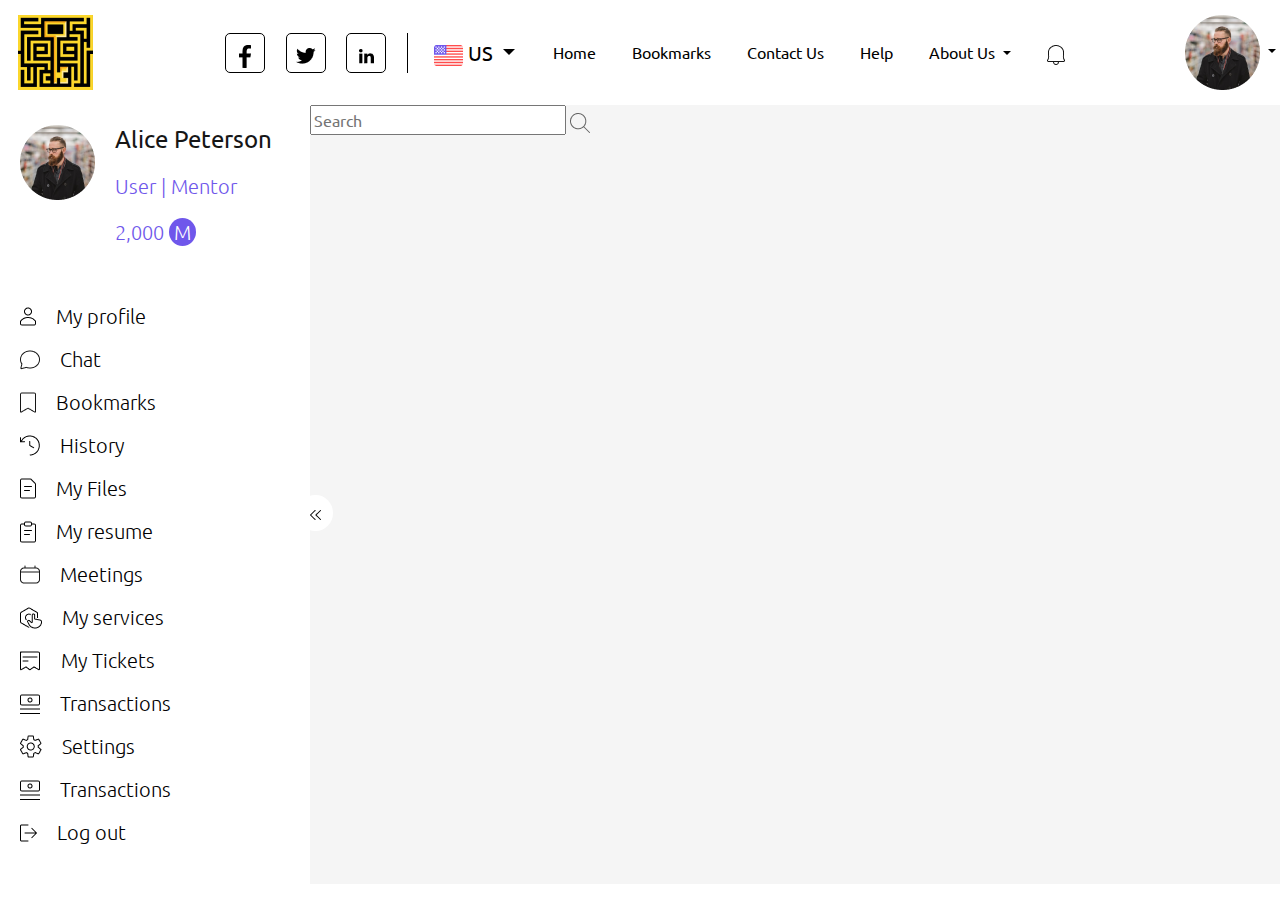
==== chat.html @ f99ab1c0 "awais" ====
<!DOCTYPE html>
<html lang="en">
<head>
    <meta charset="UTF-8">
    <meta http-equiv="X-UA-Compatible" content="IE=edge">
    <meta name="viewport" content="width=device-width, initial-scale=1.0">
    <title>Dashboard</title>

    <!-- google font link  -->
    <link rel="preconnect" href="https://fonts.googleapis.com">
<link rel="preconnect" href="https://fonts.gstatic.com" crossorigin>
<link href="https://fonts.googleapis.com/css2?family=Ubuntu:wght@400;500;700&display=swap" rel="stylesheet">

    <!-- google font link  -->
    <link rel="stylesheet" href="./css/bootstrap.min.css">
    <link rel="stylesheet" href="./css/style.css">
</head>
<body>

<!-- navbar start  -->
  
<div class="top_bar">
    <div class="container-fluid">
        <div class="row align-items-center">
            <div class="col-xl-2 col-lg-2 col-md-2 col-sm-2 col-4">
                <a href="" class="logo">
                <img src="./images/logo.png" alt="logo">
            </a>
            </div>
            <div class="col-xl-3 col-lg-5 col-md-5 col-4 col-sm-4">
                <div class="social">
                    <a href="" class="icon d-none d-md-block">
                        <img src="./images/fb.png" alt="">
                    </a>
                    <a href="" class="icon d-none d-md-block">
                        <img src="./images/skype.png" alt="">
                    </a>
                    <a href="" class="icon d-none d-md-block">
                        <img src="./images/link.png" alt="">
                    </a>
                    
                        <img src="./images/line.png" alt="" class=" d-none d-md-block">
                   
                    <div class="btn-group">
                        <button type="button" class="dropdown-toggle flag_drop_down" data-bs-toggle="dropdown" aria-expanded="false">
                          <img src="./images/US.png" alt="">  US
                        </button>
                        <ul class="dropdown-menu">
                          <li><a class="dropdown-item" href="#">  <img src="./images/US.png" alt="">  US</a></li>
                          <li><a class="dropdown-item" href="#">  <img src="./images/US.png" alt="">  US</a></li>
                          <li><a class="dropdown-item" href="#">  <img src="./images/US.png" alt="">  US</a></li>
                          
                        </ul>
                </div>
            </div>
        </div>


        <div class="col-md-6  d-none d-xl-block">
          
            <nav class="navbar navbar-expand-lg navbar-light ">
                
                    <ul class="navbar-nav me-auto mb-2 mb-lg-0 w-100">
                      
                      <li class="nav-item">
                        <a class="nav-link active" aria-current="page" href="#">Home</a>
                      </li>
                      
                      <li class="nav-item">
                        <a class="nav-link" href="#">Bookmarks</a>
                      </li>
                      </li>
                      
                      <li class="nav-item">
                        <a class="nav-link" href="#">Contact Us</a>
                      </li>
                      
                      <li class="nav-item">
                        <a class="nav-link" href="#">Help</a>
                      </li>

                      <li class="nav-item dropdown">
                        <a class="nav-link dropdown-toggle" href="#" id="navbarDropdown" role="button" data-bs-toggle="dropdown" aria-expanded="false">
                       About Us
                        </a>
                        <ul class="dropdown-menu" aria-labelledby="navbarDropdown">
                          <li><a class="dropdown-item" href="#">Action</a></li>
                          <li><a class="dropdown-item" href="#">Another action</a></li>
                          <li><hr class="dropdown-divider"></li>
                          <li><a class="dropdown-item" href="#">Something else here</a></li>
                        </ul>
                      </li>
                   
                      <li class="nav-item dropdown bell_drop_down">
                        <a class="nav-link dropdown-toggle" href="#" id="navbarDropdown" role="button" data-bs-toggle="dropdown" aria-expanded="false">
                     <img src="./images/notifications.png" alt="">
                             
                        </a>
                        <ul class="dropdown-menu" aria-labelledby="navbarDropdown">

                          <li> 
                            
                            <div class="left_notification"> 
                                <img src="./images/online.png" alt=""> 
                                 <p>1m ago </p>      
                            </div>   
                               <div class="content">
                                <p>
                                    Congratulations! You have received an order.
                                </p>
                               </div>                        
                        </li>

                          <li> 
                            
                            <div class="left_notification"> 
                                <img src="./images/online.png" alt=""> 
                                 <p>1m ago </p>      
                            </div>   
                               <div class="content">
                                <p>
                                    User <a href=""> Michael </a> sent you a message. Answer it soon
                                </p>
                               </div>                        
                        </li>

                          <li> 
                            
                            <div class="left_notification"> 
                                <img src="./images/online.png" alt=""> 
                                 <p>1m ago </p>      
                            </div>   
                               <div class="content">
                                <p>
                                    Congratulations! You have received an order.
                                </p>
                               </div>                        
                        </li>

                            <!-- see more button  start -->
                            <li class="see_more_btn">
                                <a href="">See more</a>
                            </li>
    
                            <!-- see more btn end -->

                        </ul>
                      </li>

                          
                  

                    </ul>
                  
                 
              </nav>
        </div>


        <div class="col-xl-1 col-md-3 d-md-block d-none">
            <div class="dropdown">
                <a class="dropdown-toggle" href="#" role="button" id="dropdownMenuLink" data-bs-toggle="dropdown" aria-expanded="false">
                 <img src="./images/photo.png" alt="">
                </a>
              
                <ul class="dropdown-menu user_dropdown" aria-labelledby="dropdownMenuLink">
        
                 <li class="d-flex align-items-center user_edit">
                     <p class="mb-0">Alice Peterson</p> 
                    <a href="#" class="ml-2"><img src="./images/edit.png" alt=""></a>
                </li>
                  <li class="user_name"><a href="#">User | Mentor</a></li>



                  <li class="bottom_li"><a href="#">Settings</a></li>
                  <li class="bottom_li"><a href="#">Log out</a></li>

                <li class="switcher">
                      <div class="switcher_container">
                       <a href="" class="sun active"> <img src="./images/sun.png" alt="" > </a>
                       <a href="" class="moon"> <img src="./images/moon.png" alt="" > </a>
                      </div>
                </li>

                </ul>
              </div>
        </div>



          <!-- menu on mobile  start -->

        <div class="col-md-2 col-4 col-sm-6 col-4 d-block d-xl-none mobile_div">  

          <!-- notification in mobile  -->
          <div class="mobile_right d-flex align-items-center justify-content-end">
         

          <ul class="navbar-nav ml-auto mb-lg-0">
            <li class="nav-item dropdown bell_drop_down">
                <a class="nav-link dropdown-toggle p-0" href="#" id="navbarDropdown" role="button" data-bs-toggle="dropdown" aria-expanded="false">
             <img src="./images/notifications.png" alt="">
                     
                </a>
                <ul class="dropdown-menu" aria-labelledby="navbarDropdown">

                  <li> 
                    
                    <div class="left_notification"> 
                        <img src="./images/online.png" alt=""> 
                         <p>1m ago </p>      
                    </div>   
                       <div class="content">
                        <p>
                            Congratulations! You have received an order.
                        </p>
                       </div>                        
                </li>

                  <li> 
                    
                    <div class="left_notification"> 
                        <img src="./images/online.png" alt=""> 
                         <p>1m ago </p>      
                    </div>   
                       <div class="content">
                        <p>
                            User <a href=""> Michael </a> sent you a message. Answer it soon
                        </p>
                       </div>                        
                </li>

                  <li> 
                    
                    <div class="left_notification"> 
                        <img src="./images/online.png" alt=""> 
                         <p>1m ago </p>      
                    </div>   
                       <div class="content">
                        <p>
                            Congratulations! You have received an order.
                        </p>
                       </div>                        
                </li>

                    <!-- see more button  start -->
                    <li class="see_more_btn">
                        <a href="">See more</a>
                    </li>

                    <!-- see more btn end -->

                </ul>
              </li>


            </ul>

<!-- notification in mobile  end-->

          <button id="mobile_menu">
            <img src="./images/menu.png" alt=""></a>
        </button>

           
    </div>
                <ul class="mobile_ul hide">
                    <li><a href="">Home</a></li>
                    <li><a href="">Bookmarks</a></li>
                    <li><a href="">Contacts</a></li>
                    <li><a href=""> Help</a></li>
                    <li><a href="">About Us</a></li>
                    <li><a href="">Log in</a></li>
                    <li><a href="">Sign Up</a></li>

                </ul>

        </div>
         <!-- menu mobile end  -->

    </div>
</div>

</div>
<!-- navbar end -->


<!--   sidebar topbar for mobile dashboard  end--> 
  
<div class="top_bar mobile_dashboard_top">
  <div class="container-fluid">
      <div class="row align-items-center">
          <div class="col-xl-2 col-lg-2 col-md-2 col-sm-2 col-4">
              <a href="" class="logo">
              <img src="./images/logo.png" alt="logo">
          </a>
          </div>
          <div class="col-xl-3 col-lg-5 col-md-5 col-4 col-sm-4">
              <div class="social">
                  <div class="btn-group">
                      <button type="button" class="dropdown-toggle flag_drop_down" data-bs-toggle="dropdown" aria-expanded="false">
                        <img src="./images/US.png" alt="">  US
                      </button>
                      <ul class="dropdown-menu">
                        <li><a class="dropdown-item" href="#">  <img src="./images/US.png" alt="">  US</a></li>
                        <li><a class="dropdown-item" href="#">  <img src="./images/US.png" alt="">  US</a></li>
                        <li><a class="dropdown-item" href="#">  <img src="./images/US.png" alt="">  US</a></li>
                        
                      </ul>
              </div>
          </div>
      </div>


     





        <!-- menu on mobile  start -->

      <div class="col-md-2 col-4 col-sm-6 col-4 d-block d-xl-none mobile_div">  

        <!-- notification in mobile  -->
        <div class="mobile_right d-flex align-items-center justify-content-end">
       

        <ul class="navbar-nav ml-auto mb-lg-0">
          <li class="nav-item dropdown bell_drop_down">
              <a class="nav-link dropdown-toggle p-0" href="#" id="navbarDropdown" role="button" data-bs-toggle="dropdown" aria-expanded="false">
           <img src="./images/notifications.png" alt="">
                   
              </a>
              <ul class="dropdown-menu" aria-labelledby="navbarDropdown">

                <li> 
                  
                  <div class="left_notification"> 
                      <img src="./images/online.png" alt=""> 
                       <p>1m ago </p>      
                  </div>   
                     <div class="content">
                      <p>
                          Congratulations! You have received an order.
                      </p>
                     </div>                        
              </li>

                <li> 
                  
                  <div class="left_notification"> 
                      <img src="./images/online.png" alt=""> 
                       <p>1m ago </p>      
                  </div>   
                     <div class="content">
                      <p>
                          User <a href=""> Michael </a> sent you a message. Answer it soon
                      </p>
                     </div>                        
              </li>

                <li> 
                  
                  <div class="left_notification"> 
                      <img src="./images/online.png" alt=""> 
                       <p>1m ago </p>      
                  </div>   
                     <div class="content">
                      <p>
                          Congratulations! You have received an order.
                      </p>
                     </div>                        
              </li>

                  <!-- see more button  start -->
                  <li class="see_more_btn">
                      <a href="">See more</a>
                  </li>

                  <!-- see more btn end -->

              </ul>
            </li>


          </ul>

<!-- notification in mobile  end-->

        <button id="mobile_menu" class="small_collaapse">
          <img src="./images/menu.png" alt=""></a>
      </button>

         
  </div>
              <ul class="mobile_ul hide">
                  <li><a href="">Home</a></li>
                  <li><a href="">Bookmarks</a></li>
                  <li><a href="">Contacts</a></li>
                  <li><a href=""> Help</a></li>
                  <li><a href="">About Us</a></li>
                  <li><a href="">Log in</a></li>
                  <li><a href="">Sign Up</a></li>

              </ul>

      </div>
       <!-- menu mobile end  -->

  </div>
</div>

</div>
<!--   sidebar topbar for mobile dashboard  end--> 








  <aside class="sidebar">
    <div class="wrapper">
        
            

        <nav id="sidebar">

       
          <button type="button" class="d-none d-md-block" id="sidebarCollapse">
            <img src="./images/icon.png" alt="" >
          </button>

            <div class="sidebar-header d-flex">
                <div class="user_img">
                    <img src="./images/photo.png" alt="">
                </div>
             
              <div class="user_content d-flex flex-column">
                <p class="m-0">Alice Peterson</p>
                <a href="">User | Mentor</a>
                <a href="">2,000 <span class="badge_m"> M</span> </a>
              </div> 
            </div>


            <!-- menu section start  -->
            <ul class="sidebar_ul">
                <li> <img src="./images/user.png" alt=""> <a href="#">My profile</a> </li>
                <li> <img src="./images/chat.png" alt=""> <a href="#">Chat</a> </li>
                <li> <img src="./images/Bookmarks.png" alt=""> <a href="#">Bookmarks</a> </li>
                <li> <img src="./images/history.png" alt=""> <a href="#">History</a> </li>
                <li> <img src="./images/file.png" alt=""> <a href="#">My Files</a> </li>
                <li> <img src="./images/resume.png" alt=""> <a href="#">My resume</a> </li>
                <li> <img src="./images/meeting.png" alt=""> <a href="#">Meetings</a> </li>
                <li> <img src="./images/services.png" alt=""> <a href="#">My services</a> </li>
                <li> <img src="./images/ticket.png" alt=""> <a href="#">My Tickets</a> </li>
                <li> <img src="./images/payment.png" alt=""> <a href="#">Transactions</a> </li>
                <li> <img src="./images/setting.png" alt=""> <a href="#">Settings</a> </li>
                <li> <img src="./images/payment.png" alt=""> <a href="#">Transactions</a> </li>
                <li> <img src="./images/logout.png" alt=""> <a href="#">Log out</a> </li>
            </ul>
            <!-- menu section elnd  -->

             



            
        </nav>

        <!-- Page Content  -->
        <div id="content" class="pt-0">

           <div class="container ">
            <div class="row">
                <div class="col-md-12 ">
                
                    <div class="row">
                        <div class="col-md-4 p-0">
                         <div class="sidebar_content">
                          <div class="chat_header">
                            <div class="search">
                              <input type="text"  placeholder="Search">
                              <img src="./images/search.png" alt="">
                            </div>
                        </div>
                         </div>   

                           
                        </div>
                    </div>

                </div>
            </div>
           </div>
           
        </div>

        <!-- page content end -->
  </aside> 





  <script src="https://code.jquery.com/jquery-3.5.1.min.js"></script>

    <script src="./js/bootstrap.bundle.min.js"></script>

    <script>

$(document).ready(function () {

             $("#mobile_menu").on("click",function(){

                if($(".mobile_ul").hasClass("show")){
                    $(this).closest(".mobile_div").find(".mobile_ul").removeClass("show")
                $(this).closest(".mobile_div").find(".mobile_ul").addClass("hide")
                }else{
                 $(this).closest(".mobile_div").find(".mobile_ul").removeClass("hide")
                $(this).closest(".mobile_div").find(".mobile_ul").addClass("show")
                }
               
               
                 

             })

            $('#sidebarCollapse').on('click', function () {
                $('#sidebar').toggleClass('active');
                $('#content').toggleClass('active');
            });

            $('.small_collaapse').on('click', function () {
                $('#sidebar').toggleClass('mobile-active');
                $('#content').toggleClass('mobile_content');
            });
        });


    $(document).ready(function(){
  $("#dropFiles").on('dragenter', function(ev) {
      // Entering drop area. Highlight area
      $("#dropFiles").addClass("highlightDropArea");
  });
  
  $("#dropFiles").on('dragleave', function(ev) {
    // Going out of drop area. Remove Highlight
    $("#dropFiles").removeClass("highlightDropArea");
  });
  
  $("#dropFiles").on('drop', function(ev) {
    // Dropping files
    ev.preventDefault();
    ev.stopPropagation();
    // Clear previous messages
    $("#messages").empty();
    if(ev.originalEvent.dataTransfer){
      if(ev.originalEvent.dataTransfer.files.length) {
        var droppedFiles = ev.originalEvent.dataTransfer.files;
        for(var i = 0; i < droppedFiles.length; i++)
        {
          console.log(droppedFiles[i]);
          $("#messages").append("<br /> <b>Dropped File </b>"+ droppedFiles[i].name);
          // Upload droppedFiles[i] to server
        }
      }
    }

    $("#dropFiles").removeClass("highlightDropArea");
    return false;
  });
  
  $("#dropFiles").on('dragover', function(ev) {
      ev.preventDefault();
  });
})
    </script>
</body>
</html>
---- css/style.css ----
*{
    box-sizing: border-box;
}

body{
    font-family: 'Ubuntu', sans-serif;
}
ul , ol{
    list-style: none;
    padding: 0;
    margin: 0;
}

a{
    text-decoration: none;
    color: #000000 !important;
}


/* ---------------------------------------------------
    TOPBAR STYLE
----------------------------------------------------- */



.top_bar{
    background: #FFFFFF;
    transition: all 0.5s;
    z-index: 997;
    background: #fff;
    box-shadow: 0 5px 5px -5px #333;
    padding-top: 15px;
    padding-bottom: 15px;
}

.top_bar .logo img {
    height: 75px;
    width: 75px;
    margin-left: 6px;
}
.top_bar .social {
    display: flex;
    justify-content: space-between;
}
.top_bar .social .icon {
    background-color: #fff;
    border: solid 1px #000;
    border-radius: 5px;
    display: block;
    height: 40px;
    width: 40px;
    text-align: center;
    line-height: 40px;

}
.top_bar .social .icon:hover {
    background-color: #FFCC4D;
}
.top_bar .flag_drop_down{
    background: transparent;
    border: none;
    outline: none;
    font-family: 'Ubuntu';
    font-style: normal;
    font-weight: 400;
    font-size: 20px;
    color: #000000;
}

.top_bar .navbar-nav .nav-item .nav-link{
    font-family: 'Ubuntu';
font-style: normal;
font-weight: 400;
font-size: 20px;
text-align: center;
color: #000000;
margin-right: 20px;

}
.top_bar .navbar-nav .nav-item .nav-link:hover{
color: #FFCC4D !important;
}



/* ---------------------------------------------------
   NOTIFICATION DROPDOWN STYLE
----------------------------------------------------- */

.bell_drop_down .dropdown-toggle::after {
  display: none;
}
 .bell_drop_down{
    position: relative;
}
 .bell_drop_down  .dropdown-menu[data-bs-popper] {
    position: absolute;
width: 310px;
    top: 77px;
    left: -279px;
    margin-top: 0.125rem;
    background: #ffffff !important;
    padding: 25px;
} 
.bell_drop_down  .dropdown-menu li{
    display: flex;
align-items: center;
margin-bottom: 20px;
}
 .bell_drop_down  .dropdown-menu .see_more_btn{
    display: flex;
      justify-content: center;
}
 .bell_drop_down  .dropdown-menu .see_more_btn a{
    font-family: 'Ubuntu';
font-style: normal;
font-weight: 400;
font-size: 16px;
line-height: 18px;
color: #6F57EB !important;
text-shadow: 0px 2px 8px rgba(111, 87, 235, 0.15);
}

.bell_drop_down  .dropdown-menu li .left_notification{
    width: 25%;
    text-align: center;
}
 .bell_drop_down  .dropdown-menu li .left_notification p{
font-family: 'Ubuntu';
font-style: normal;
font-weight: 400;
font-size: 10px;
line-height: 11px;
text-align: center;
color: #646464;
}
.bell_drop_down  .dropdown-menu li .content p{
    font-family: 'Ubuntu';
font-style: normal;
font-weight: 400;
font-size: 16px;
line-height: 18px;
color: #646464;
padding-left: 20px;
}
 .bell_drop_down  .dropdown-menu li .content p a{
    color: #6F57EB !important;
}
.top_bar .dropdown .user_dropdown{
background: #FFFFFF;
box-shadow: 0px 2px 8px rgba(111, 87, 235, 0.2);
position: absolute;
    inset: 0px auto auto 0px;
    margin: 0px;
    transform: translate(-117px, 91px) !important; 
    padding: 15px;
    min-width: 211px;
}
.top_bar .dropdown .user_dropdown .user_edit p{
font-family: 'Ubuntu';
font-style: normal;
font-weight: 400;
font-size: 20px;
line-height: 23px;
color: #000000;
}
.top_bar .dropdown .user_dropdown .user_edit a{
    margin-left: 15px !important;
}
.top_bar .dropdown .user_dropdown .user_name{
    margin-top: 10px;
}
.top_bar .dropdown .user_dropdown .user_name a{
font-family: 'Ubuntu';
font-style: normal;
font-weight: 300 !important;
font-size: 20px;
color: #6F57EB !important;
margin-top: 20px !important;
}
.top_bar .dropdown .user_dropdown .bottom_li{
    margin-top: 10px;
}
.top_bar .dropdown .user_dropdown .bottom_li a{
    font-family: 'Ubuntu';
font-style: normal;
font-weight: 300;
font-size: 20px;
line-height: 23px;
text-align: center;
color: #000000;
margin-top: 20px !important;
}

.switcher .switcher_container{
    background: #EDEDED;
border-radius: 20px;
width: 50%;
margin-top: 20px;
display: flex;
justify-content: space-around;
}

.switcher .switcher_container a{
    padding: 0px 15px;
}
.switcher .switcher_container .active{
    background-color: #fff;
  
    border-radius: 20px;
}





/* ---------------------------------------------------
Mobile Menu Style
----------------------------------------------------- */

#mobile_menu{
    background: transparent;
    outline: none;
    border: none;
}
 .mobile_div{
    position: relative;
 }

 .mobile_div .mobile_ul {
    position: absolute;
    top: 70px;
    right: 5px;
    background: #FFFFFF;
    padding: 30px;
    box-shadow: 0px 2px 8px rgba(111, 87, 235, 0.2);
    min-width: 300px;
    text-align: center;
    transition: 0.5s linear all;
    z-index: 9999;
   
 }
 .mobile_div .mobile_ul.hide{
    display: none;
 }
 .mobile_div .mobile_ul.show{
    display: block;
 }
 .mobile_div .mobile_ul li{
    margin-bottom: 15px;
 }
 .mobile_div .mobile_ul li a {
font-family: 'Ubuntu';
font-style: normal;
font-weight: 400;
font-size: 28px;
line-height: 32px;
text-align: center;
color: #646464 !important;
 }








/* ---------------------------------------------------
    SIDEBAR STYLE
----------------------------------------------------- */
.mobile_dashboard_top{
    display: none;
}

#sidebar {
    min-width: 310px;
    max-width: 310px;
    background: #fff;
    color: #000;
    transition: all 0.3s;
    /* padding: 10px 20px 20px 20px; */
}

.sidebar-header p{
    font-family: 'Ubuntu';
font-style: normal;
font-weight: 400;
font-size: 24px;
line-height: 28px;
color: #161616;
margin-bottom: 20px !important;
} 
.sidebar-header a{
    font-family: 'Ubuntu';
font-style: normal;
font-weight: 300;
font-size: 20px;
line-height: 130%;
color: #6F57EB !important;
margin-bottom: 20px;
} 

#sidebar{
    position: relative;
}
#sidebarCollapse{
    position: absolute;
    top: 0;
    left: 96%;
    top: 50%;
    background: transparent;
    border: none;
    outline: none;
    background-color: #fff;
    border-radius: 50%;
    padding: 6px 12px;
}


.sidebar .badge_m{
    background-color: #6F57EB;
    color: #fff !important;
    padding: 2px 5px;
    border-radius: 50%;
}

.sidebar-header .user_content {
    margin-left: 20px;
}

.sidebar{
    margin-top: 0px;
}

 .sidebar .navbar-btn {
    box-shadow: none;
    outline: none !important;
    border: none;
}

.sidebar .line {
    width: 100%;
    height: 1px;
    border-bottom: 1px dashed #ddd;
    margin: 40px 0;
}



.sidebar .wrapper {
    display: flex;
    width: 100%;
    align-items: stretch;
}


#sidebar.active {
    margin-left: -310px;
}

#sidebar .sidebar-header {
    padding: 20px;
    background: #fff;
}

.sidebar_ul {
    padding: 20px;
}

.sidebar_ul li{
    display: flex;
    align-items: center;
    margin-bottom: 20px;
}
.sidebar_ul li a{
font-family: 'Ubuntu';
font-style: normal;
font-weight: 300;
font-size: 20px;
line-height: 23px;
color: #000000;
margin-left: 20px;

}






#content{

    width: calc(100% -  310px);
    background: #F5F5F5;
    padding-top: 20px;
}
#content.active{
    width: 100%;
} 


.profile_page .header{
 padding: 10px;
background: #FFFFFF;
border-radius: 30px;
}

.profile_page .header .content{
    display: flex;
    justify-content: center;
    align-items: center;
}
.profile_page .header .content p{
    margin-bottom: 0px;
    margin-left: 25px;
}


/* file upload  start */

.file {
    position: relative;
    display: flex;
    justify-content: center;
    align-items: center;
}
.file > input[type='file'] {
    display: none;
}
.file > label {
    font-size: 1rem;
    font-weight: 300;
    cursor: pointer;
    outline: 0;
    user-select: none;
    background-color: #fff;
    color: #4a4a4a;
}



.profile_page .form_content{
    background: #FFFFFF;
    border-radius: 30px;
    padding: 30px 90px;
    margin-top: 15px;
}


/* global input field */
.input_field{
width: 100%;
border: none;
padding: 10px;
font-family: 'Ubuntu';
font-style: normal;
font-weight: 300;
font-size: 18px;
line-height: 25px;
color: #646464;
border-bottom: 1px solid #646464;
}

.radio_section{
    display: flex;
    justify-content: space-between;
    padding: 10px;
    color: #646464;
    border-bottom: 1px solid #646464;
    font-family: 'Ubuntu';
    font-style: normal;
    font-weight: 300;
    font-size: 18px;
    line-height: 25px;
    color: #646464;

}
.custom_textarea{
border: 1px solid #646464;
border-radius: 10px;
height: 120px;
margin-top: 30px;
font-family: 'Ubuntu';
font-style: normal;
font-weight: 300;
font-size: 18px;
line-height: 25px;
color: #646464;
}
.dropFiles {
    width: 100%;
    min-height: 51px; 
    height: 51px;
    font-family: 'Ubuntu';
    font-style: normal;
    font-weight: 400;
    font-size: 20px;
    line-height: 23px;
    color: #646464;
    background: #F3F3F3;
    border: 1px dashed #646464;
    border-radius: 10px;
    /* margin-top: 30px; */
    display: flex;
    justify-content: center;
    align-items: center;
    
  }
  

  .drop_file{
    margin-top: 30px;
  }
  .highlightDropArea {
    border: 5px #6F57EB  dashed;
  }
  .drop_input{
    width: calc(100% - 30px);
  }
  .pin_file{
    width: 30px;
  }

  .btn_cont button{
    background: none;
    border: none;
    outline: none;
    width: 196px;
    height: 48px;
    background: #FFCC4D;
    box-shadow: 0px 2px 8px rgba(111, 87, 235, 0.15);
    border-radius: 24px;
    font-family: 'Ubuntu';
    font-style: normal;
    font-weight: 400;
    font-size: 24px;
    line-height: 28px;
    color: #000000;
    margin-top: 30px;
  }




/* file upload  end*/



   /* User Profile Page style  start */

   .form_content{
    position: relative;
    margin-top: 50px;
   }
   .user_profile_image{
    position: absolute;
    left: 50%;
    transform: translateX(-50%);
    top: -30px;
   }
   .user_edit_img{    
       position: absolute;
       right: 30px;
       top: 30px;
   }
   .user_data{
    margin-top: 50px;
   }

   .user_data .left_data{
    display: flex;
    justify-content: space-between;
    align-items: center;
   }
   .user_data .left_data p{
    font-family: 'Ubuntu';
    font-style: normal;
    font-weight: 700;
    font-size: 24px;
    line-height: 28px;
    color: #000000;
    margin-bottom: 0px;

   }
   .user_data .left_data a{
    font-family: 'Ubuntu';
    font-style: normal;
    font-weight: 300;
    font-size: 20px;
    line-height: 130%;
    color: #6F57EB !important;
    margin-left: 20px;
    
   }
   .user_data .right_data{
    font-family: 'Ubuntu';
        font-style: normal;
        font-weight: 400;
        font-size: 20px;
        line-height: 23px;
        color: #000000;
   }
   .user_data .right_data button{
    width: 257px;
    height: 43px;
    background: #FFFFFF;
    box-shadow: 0px 2px 8px rgba(111, 87, 235, 0.15);
    border-radius: 24px;
    border: none;
    outline: none;
   }

  .user_number{
    margin-top: 50px;
  }
   .user_number p{
    margin-bottom: 0px;
    font-family: 'Ubuntu';
    font-style: normal;
    font-weight: 400;
    font-size: 24px;
    line-height: 28px;
    text-align: left;
    color: #000000;
    width: 30%;
   }

   .user_number span{
    font-family: 'Ubuntu';
    font-style: normal;
    font-weight: 300;
    font-size: 24px;
    line-height: 25px;
    color: #000000;
    margin-left: 20px;
   }
   .user_number a span{
    font-family: 'Ubuntu';
    font-style: normal;
    font-weight: 300;
    font-size: 24px;
    line-height: 25px;    
    color: #6F57EB;
    margin-left: 20px;
   }
 
   .user_number .left_data{
    width: 80%;
   }



   .user_about .about_heading {
    font-family: 'Ubuntu';
    font-style: normal;
    font-weight: 400;
    font-size: 24px;
    line-height: 28px;
    color: #000000;
    margin-top: 60px;
   }
   .user_about .text {
    font-family: 'Ubuntu';
    font-style: normal;
    font-weight: 300;
    font-size: 24px;
    line-height: 130%;
    color: #000000;
   }

   .user_card{
    margin-top: 30px;
   }

   .mentor_card .form_content {
    padding: 0px !important;
   }


   .mentor_card .mentor_header , .wrapper_mentor{

    padding: 30px 90px;
 

   /* User Profile Page style  end */

   }


/* ---------------------------------------------------
    Media Query 
----------------------------------------------------- */


/* ---------------------------------------------------
    Media Query  1300
----------------------------------------------------- */

@media(max-width:1350px){

    .top_bar .navbar-nav .nav-item .nav-link {
    font-size: 16px;
    }
}





@media(max-width:1200px){

    .bell_drop_down .dropdown-toggle::after {
  display: none;
}
 .bell_drop_down{
    position: relative;
}
 .bell_drop_down  .dropdown-menu {
    position: absolute !important;
    width: 280px !important;
    top: 38px !important;
    left: 0px !important;
    margin-top: 0.125rem !important;
    background: #ffffff !important;
    padding: 25px !important;
} 
.bell_drop_down  .dropdown-menu li{
    display: flex;
align-items: center;
margin-bottom: 20px;
}
 .bell_drop_down  .dropdown-menu .see_more_btn{
    display: flex;
      justify-content: center;
}
 .bell_drop_down  .dropdown-menu .see_more_btn a{
    font-family: 'Ubuntu';
font-style: normal;
font-weight: 400;
font-size: 16px;
line-height: 18px;
color: #6F57EB !important;
text-shadow: 0px 2px 8px rgba(111, 87, 235, 0.15);
}

.bell_drop_down  .dropdown-menu li .left_notification{
    width: 25%;
    text-align: center;
}
 .bell_drop_down  .dropdown-menu li .left_notification p{
font-family: 'Ubuntu';
font-style: normal;
font-weight: 400;
font-size: 10px;
line-height: 11px;
text-align: center;
color: #646464;
}
.bell_drop_down  .dropdown-menu li .content p{
    font-family: 'Ubuntu';
font-style: normal;
font-weight: 400;
font-size: 10px;
line-height: 18px;
color: #646464;
padding-left: 20px;
}
 .bell_drop_down  .dropdown-menu li .content p a{
    color: #6F57EB !important;
}
.top_bar .dropdown .user_dropdown{
background: #FFFFFF;
box-shadow: 0px 2px 8px rgba(111, 87, 235, 0.2);
position: absolute;
    inset: 0px auto auto 0px;
    margin: 0px;
    padding: 15px;
    min-width: 211px;
}

.user_data .left_data p{
    font-size: 18px;

}
.user_data .left_data a{
    font-size: 14px;
}

.user_data .right_data button {
    width: 182px;
    height: 43px;
    font-size: 18px;

}
.user_form_content{
    padding: 20px !important;
}
.user_number p , .user_number span , .user_number a span , .user_about .about_heading , .user_about .text{
    font-size: 18px;
}
}




@media (max-width: 768px) {
    #sidebar {
        margin-left: -310px;
    }
    #sidebar.active {
        margin-left: 0;
    }
    #sidebarCollapse span {
        display: none;
    }
    #content{
        width: 100%;
    }
    #sidebar.mobile-active {
        margin-left: 0;
        width: 100%;
        max-width: 100%;
    }



    .mobile_dashboard_top{
        margin-top: 30px;
        margin-bottom: 30px;
        display: block;
    }

    .mobile_content{
       display: none !important;
    }

    .profile_page .form_content{
        padding: 10px;
    }

    .input_field , .radio_section , .custom_textarea , .dropFiles , .profile_page .header .content p{
        font-size: 14px;

    }
    .profile_page .header .content p{
        margin-left: 10px;
    }
    .radio_section{
        flex-direction: column;
    }
    .drop_input{
        display: none;
    }
    .pin_file {
        width: 100%;
        width: 296px;
        height: 35px;
        background: #FFCC4D;
        border-radius: 10px;
    }
    .file .bottom_label{
        background: #FFCC4D; 
    }

    .user_data .user_detail{
        flex-direction: column;
    }
    .user_data .user_detail .right_data{
        margin-top: 20px;
    }


    .user_number p , .user_number span , .user_number a span , .user_about .about_heading , .user_about .text{
        font-size: 16px;
    }
    .user_number .left_data {
        width: 90%;
    }
    .user_form_content{
        padding: 10px !important;
    }
}
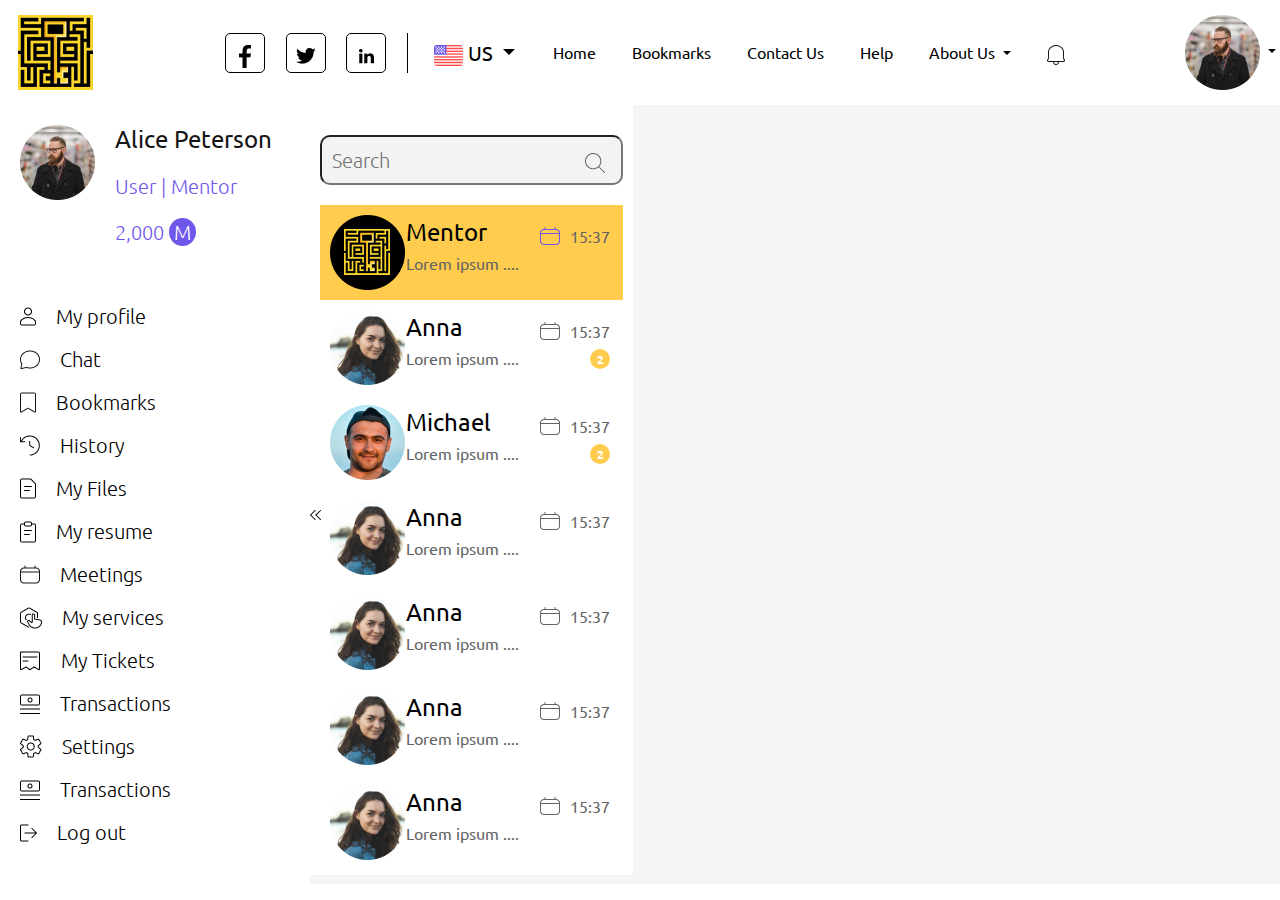
==== commit d497f704: "awais" ====
--- a/chat.html
+++ b/chat.html
@@ -480,18 +480,264 @@
                 <div class="col-md-12 ">
                 
                     <div class="row">
+
+                      <!-- chat side bar section start  -->
                         <div class="col-md-4 p-0">
                          <div class="sidebar_content">
                           <div class="chat_header">
-                            <div class="search">
-                              <input type="text"  placeholder="Search">
+                            <div class="search_chat">
+                              <input type="text"  placeholder="Search" class="search_input">
                               <img src="./images/search.png" alt="">
                             </div>
                         </div>
+
+               
+                        <!-- user show  start -->
+
+                        <ul class="chat_ul">
+                          <li class="active">
+                            <div class="user_chat_left">
+                              <img src="./images/chat/user_1.png" alt="">
+                            </div>
+
+                            <div class="user_chat_right">
+                              <div class="top">
+                                <div class="name">
+                                  <h5>Mentor</h5>
+                                </div>
+                                <div class="time">
+                                  <img src="./images/chat/calendar.png" alt="">
+                                  <p>15:37</p>
+                                </div>
+                            
+
+                              </div>
+
+                              <!-- message short  start -->
+                                <div class="message_short">
+                                  <p>Lorem ipsum ....</p>
+                                </div>
+                                <!-- message short  end-->
+
+                            </div>
+                          </li>
+
+                          <li>
+                            <div class="user_chat_left">
+                              <img src="./images/chat/user_2.png" alt="">
+                            </div>
+
+                            <div class="user_chat_right">
+                              <div class="top">
+                                <div class="name">
+                                  <h5>Anna</h5>
+                                </div>
+                                <div class="time">
+                                  <img src="./images/chat/calender_1.png" alt="">
+                                  <p>15:37</p>
+                                </div>
+                            
+
+                              </div>
+
+                              <!-- message short  start -->
+                                <div class="message_short">
+                                  <p>Lorem ipsum ....</p>
+                                  <div class="badge">
+                                    2
+                                  </div>
+                                </div>
+                                <!-- message short  end-->
+
+                            </div>
+                          </li>
+                          <li>
+                            <div class="user_chat_left">
+                              <img src="./images/chat/user_3.png" alt="">
+                            </div>
+
+                            <div class="user_chat_right">
+                              <div class="top">
+                                <div class="name">
+                                  <h5>Michael</h5>
+                                </div>
+                                <div class="time">
+                                  <img src="./images/chat/calender_1.png" alt="">
+                                  <p>15:37</p>
+                                </div>
+                            
+
+                              </div>
+
+                              <!-- message short  start -->
+                                <div class="message_short">
+                                  <p>Lorem ipsum ....</p>
+                                  <div class="badge">
+                                    2
+                                  </div>
+                                </div>
+                                <!-- message short  end-->
+
+                            </div>
+                          </li>
+
+                          <li>
+                            <div class="user_chat_left">
+                              <img src="./images/chat/user_2.png" alt="">
+                            </div>
+
+                            <div class="user_chat_right">
+                              <div class="top">
+                                <div class="name">
+                                  <h5>Anna</h5>
+                                </div>
+                                <div class="time">
+                                  <img src="./images/chat/calender_1.png" alt="">
+                                  <p>15:37</p>
+                                </div>
+                            
+
+                              </div>
+
+                              <!-- message short  start -->
+                                <div class="message_short">
+                                  <p>Lorem ipsum ....</p>
+                                </div>
+                                <!-- message short  end-->
+
+                            </div>
+                          </li>
+                          <li>
+                            <div class="user_chat_left">
+                              <img src="./images/chat/user_2.png" alt="">
+                            </div>
+
+                            <div class="user_chat_right">
+                              <div class="top">
+                                <div class="name">
+                                  <h5>Anna</h5>
+                                </div>
+                                <div class="time">
+                                  <img src="./images/chat/calender_1.png" alt="">
+                                  <p>15:37</p>
+                                </div>
+                            
+
+                              </div>
+
+                              <!-- message short  start -->
+                                <div class="message_short">
+                                  <p>Lorem ipsum ....</p>
+                                </div>
+                                <!-- message short  end-->
+
+                            </div>
+                          </li>
+                          <li>
+                            <div class="user_chat_left">
+                              <img src="./images/chat/user_2.png" alt="">
+                            </div>
+
+                            <div class="user_chat_right">
+                              <div class="top">
+                                <div class="name">
+                                  <h5>Anna</h5>
+                                </div>
+                                <div class="time">
+                                  <img src="./images/chat/calender_1.png" alt="">
+                                  <p>15:37</p>
+                                </div>
+                            
+
+                              </div>
+
+                              <!-- message short  start -->
+                                <div class="message_short">
+                                  <p>Lorem ipsum ....</p>
+                                </div>
+                                <!-- message short  end-->
+
+                            </div>
+                          </li>
+                          <li>
+                            <div class="user_chat_left">
+                              <img src="./images/chat/user_2.png" alt="">
+                            </div>
+
+                            <div class="user_chat_right">
+                              <div class="top">
+                                <div class="name">
+                                  <h5>Anna</h5>
+                                </div>
+                                <div class="time">
+                                  <img src="./images/chat/calender_1.png" alt="">
+                                  <p>15:37</p>
+                                </div>
+                            
+
+                              </div>
+
+                              <!-- message short  start -->
+                                <div class="message_short">
+                                  <p>Lorem ipsum ....</p>
+                                </div>
+                                <!-- message short  end-->
+
+                            </div>
+                          </li>
+                          <li>
+                            <div class="user_chat_left">
+                              <img src="./images/chat/user_2.png" alt="">
+                            </div>
+
+                            <div class="user_chat_right">
+                              <div class="top">
+                                <div class="name">
+                                  <h5>Anna</h5>
+                                </div>
+                                <div class="time">
+                                  <img src="./images/chat/calender_1.png" alt="">
+                                  <p>15:37</p>
+                                </div>
+                            
+
+                              </div>
+
+                              <!-- message short  start -->
+                                <div class="message_short">
+                                  <p>Lorem ipsum ....</p>
+                                </div>
+                                <!-- message short  end-->
+
+                            </div>
+                          </li>
+                        </ul>
+                        <!-- user show   end-->
+
+
                          </div>   
 
                            
                         </div>
+
+                        <!-- chat sidebar section end  -->
+
+
+                        <!-- chat section start  -->
+                           
+                        <div class="col-md-8">
+
+                          <div class="chat_header">
+
+                            
+                          </div>
+
+                        </div>
+
+
+                        <!-- chat section end -->
+
+
                     </div>
 
                 </div>
--- a/css/style.css
+++ b/css/style.css
@@ -545,6 +545,255 @@
 
 
 /* file upload  end*/
+/* waqar css start here */
+.bookmark-top{
+    margin-left: 35px;
+}
+.book-input{
+    position: relative;
+    width: 535px;
+    height: 50px;
+    margin-top: 30px;
+}
+.book-input img{
+    position: absolute;
+    right: 20px;
+    top: 17px;
+}
+.book-input input{
+   width: 100%;
+   height: 100%;
+    background: #FFFFFF;
+    box-shadow: 0px 2px 8px rgba(111, 87, 235, 0.15);
+    border-radius: 10px;
+    border: none;
+    outline: none;
+    padding: 10px 15px;
+}
+.pro-name h2{
+    font-family: 'Ubuntu';
+    font-style: normal;
+    font-weight: 400;
+    font-size: 40px;
+    color: #000000;
+    padding-top: 40px;
+    padding-bottom: 40px;
+}
+.bookmark-card-box{
+   
+    padding: 20px;
+    background-color: #fff;
+    border-radius: 10px;
+    position: relative;
+}
+.bookmmark-card-li{
+    padding-left: 15px;
+    padding-top: 15px;
+    width: calc(100% / 4);
+    margin-bottom: 45px;
+}
+.bookmark-card-ul{
+    margin-top: 35px;
+    display: flex;
+    flex-wrap: wrap;
+    margin-left: -15px;
+    margin-top: -15px;
+}
+.book-card-img{
+    display: flex;
+    justify-content: center;
+}
+.book-card-img img{
+    margin-top: -65px;
+}
+.bookmark-icon {
+    position: absolute;
+    right: 24px;
+    top: 30px;
+}
+/* Rating Star Widgets Style */
+.rating-stars ul {
+    list-style-type:none;
+    padding:0;
+    padding-top: 35px;
+  }
+  .rating-stars ul > li.star {
+    display:inline-block;
+    
+  }
+  
+  /* Idle State of the stars */
+  .rating-stars ul > li.star > i.fa {
+    font-size:1.5em; 
+    color:#ccc; 
+  }
+  
+  /* Hover state of the stars */
+  .rating-stars ul > li.star.hover > i.fa {
+    color:#FFCC4D;
+  }
+  
+  /* Selected state of the stars */
+  .rating-stars ul > li.star.selected > i.fa {
+    color:#FFCC4D;
+  }
+  .pbold{
+    font-family: 'Ubuntu';
+    font-style: normal;
+    font-weight: 700;
+    font-size: 24px;
+    line-height: 28px;
+    text-align: center;
+    color: #161616;
+    padding-top: 10px;
+  }
+  .plight{
+    font-family: 'Ubuntu';
+    font-style: normal;
+    font-weight: 300;
+    font-size: 20px;
+    line-height: 130%;
+    color: #646464;
+    text-align: center;
+    margin-bottom: 0;
+  }
+  .book-btn{
+    display: flex;
+    align-items: center;
+    justify-content: center;
+  }
+  .book-btn button{
+    width: 165px;
+    height: 38px;
+    background: #FFCC4D;
+    box-shadow: 0px 2px 8px rgba(111, 87, 235, 0.15);
+    border-radius: 24px;
+    outline: none;
+    border: none;
+    font-family: 'Ubuntu';
+    font-style: normal;
+    font-weight: 400;
+    font-size: 16px;
+    color: #000000;
+    margin-top: 27px;
+
+    border: 1.5px solid #FFCC4D;
+   
+  }
+  .swiper-wrapper{
+    margin-top: 60px;
+  }
+  .bookmark-wrapper .card{
+    border-radius: 10px;
+    border: none;
+  }
+  .check-btn {
+    display: flex;
+    align-items: center;
+    justify-content: center;
+    position: relative;
+}
+ .swiper-button-nexttt , .swiper-button-nextt {
+    width: 70px;
+    height: 70px;
+    display: flex;
+    align-items: center;
+    justify-content: center;
+    border-radius: 50%;
+ 
+    margin-top: 15px;
+    margin-bottom: 20px;
+    transition: all .5s ease-in-out;
+}
+ .swiper-button-previi , .swiper-button-previ {
+    width: 70px;
+    height: 70px;
+    display: flex;
+    align-items: center;
+    justify-content: center;
+    border-radius: 50%;
+    margin-top: 15px;
+    margin-bottom: 20px;
+    transition: all .5s ease-in-out;
+}
+.swiper-button-previi  i , .swiper-button-nexttt i , .check-btn .swiper-button-previ i , .swiper-button-nextt i {
+    font-size: 25px;
+}
+.text-left{
+    text-align: left;
+    font-size: 16px;
+}
+.name-details{
+    padding-left: 13px;
+}
+.name-details p{
+    font-family: 'Ubuntu';
+font-style: normal;
+font-weight: 400;
+font-size: 20px;
+line-height: 23px;
+color: #6F57EB;
+width: fit-content;
+}
+.name-details h6{
+    font-family: 'Ubuntu';
+font-style: normal;
+font-weight: 400;
+font-size: 17px;
+color: #000000;
+}
+.num{
+    position: relative;
+}
+.ser-pro{
+    padding-top: 22px;
+}
+.ser-pro-img{
+    width: 70px;
+    height: 70px;
+    border-radius: 50%;
+    object-fit: cover;
+}
+.num::after {
+    content: "M";
+    width: 20px;
+    height: 20px;
+    border-radius: 30px;
+    position: absolute;
+    right: -28px;
+    background-color: #6F57EB;
+    color: #fff;
+    display: flex;
+    align-items: center;
+    justify-content: center;
+    top: 3px;
+    font-size: 12px;
+    /* padding: 5px; */
+}
+.ser-name h2{
+    padding-top: 0px;
+    padding-bottom: 20px;
+}
+.bottom-wrapper{
+    margin-top: 0px;
+}
+.top-in {
+    margin-top: 30px;
+}
+.top-in  .book-input{
+    margin-top: 0px;
+}
+.top-in h2{
+    /* Desktop/h2 */
+
+font-family: 'Ubuntu';
+font-style: normal;
+font-weight: 400;
+font-size: 40px;
+line-height: 46px;
+color: #161616;
+}
+/* waqar css end here */
 
 
 
@@ -687,6 +936,128 @@
    /* User Profile Page style  end */
 
    }
+
+
+
+
+   /* chat csss style start */
+   .sidebar_content{
+    height: 770px;
+    min-height: 770px;
+    max-height: 770px;
+    overflow-y: scroll;
+   }    
+   
+   .chat_header{
+        padding: 20px 0px;
+       }
+   .search_input{
+        
+        width: 100%;
+        height: 50px;
+        background: #F3F3F3;
+        border-radius: 10px;
+        outline: none;
+        font-family: 'Ubuntu';
+        font-style: normal;
+        font-weight: 300;
+        font-size: 20px;
+        line-height: 130%;
+        /* identical to box height, or 26px */
+
+           padding: 10px;
+        color: #646464;
+   }
+   .sidebar_content{
+    background-color: #fff;
+    padding: 10px;
+   }
+   .search_chat {
+    position: relative;
+   }
+   .search_chat img{
+    position: absolute;
+    right: 18px;
+    top: 35%;
+   }
+
+
+
+.chat_ul li {
+    display: flex;
+    padding: 10px;
+    align-items: center;
+}
+.chat_ul li.active{
+    background: #FFCC4D;
+}
+.user_chat_left {
+    width: 27%;
+}
+
+.chat_ul li  .top{
+    display: flex;
+    justify-content: space-between;
+    align-items: center;
+}
+.chat_ul li  .top .time{ 
+    display: flex;
+    justify-content: space-between;
+    align-items: center;
+}
+.chat_ul li  .top .time p{
+    margin-bottom: 0px;
+    font-family: 'Ubuntu';
+    font-style: normal;
+    font-weight: 400;
+    font-size: 16px;
+    line-height: 18px;
+
+    color: #646464;
+    margin-left: 10px;
+}
+.chat_ul li  .top h5 {
+    font-family: 'Ubuntu';
+    font-style: normal;
+    font-weight: 400;
+    font-size: 24px;
+    line-height: 28px;
+    color: #000000;
+
+}
+
+
+.chat_ul .message_short p{
+    font-family: 'Ubuntu';
+    font-style: normal;
+    font-weight: 400;
+    font-size: 16px;
+    line-height: 18px;
+
+    color: #646464;
+}
+.user_chat_right{
+    width: 72%;
+}
+
+.message_short{
+    width: 100%;
+    display: flex;
+    justify-content: space-between;
+}
+.message_short .badge{
+    width: 20px;
+    height: 20px;
+    
+    background: #FFCC4D;
+    border-radius: 27px;
+    display: flex;
+    justify-content: center;
+    align-items: center;
+
+}
+   /* chat csss style end */
+
 
 
 /* ---------------------------------------------------
@@ -803,7 +1174,14 @@
 }
 
 
-
+@media (max-width:992px) {
+    .book-input{
+        width: 100%;
+    }
+    .bookmark-top{
+        margin-left: 0px;
+    }
+}
 
 @media (max-width: 768px) {
     #sidebar {
@@ -864,6 +1242,38 @@
         background: #FFCC4D; 
     }
 
+    .pro-name h2 {
+        font-family: 'Ubuntu';
+        font-style: normal;
+        font-weight: 400;
+        font-size: 40px;
+        color: #000000;
+        padding-top: 15px;
+        padding-bottom: 0px;
+    }
+    .book-input{
+        margin-top: 10px;
+    }
+    .check-btn {
+    
+        height: 50px;
+    }
+}
+@media (max-width:600px) {
+    .pro-name h2 {
+        font-family: 'Ubuntu';
+        font-style: normal;
+        font-weight: 400;
+        font-size: 25px;
+        color: #000000;
+        padding-top: 15px;
+        padding-bottom: 0px;
+    }
+    .ser-name h2{
+        padding-top: 0px;
+
+
+    }
     .user_data .user_detail{
         flex-direction: column;
     }
@@ -880,5 +1290,8 @@
     }
     .user_form_content{
         padding: 10px !important;
-    }
-}+
+    }
+}
+
+
